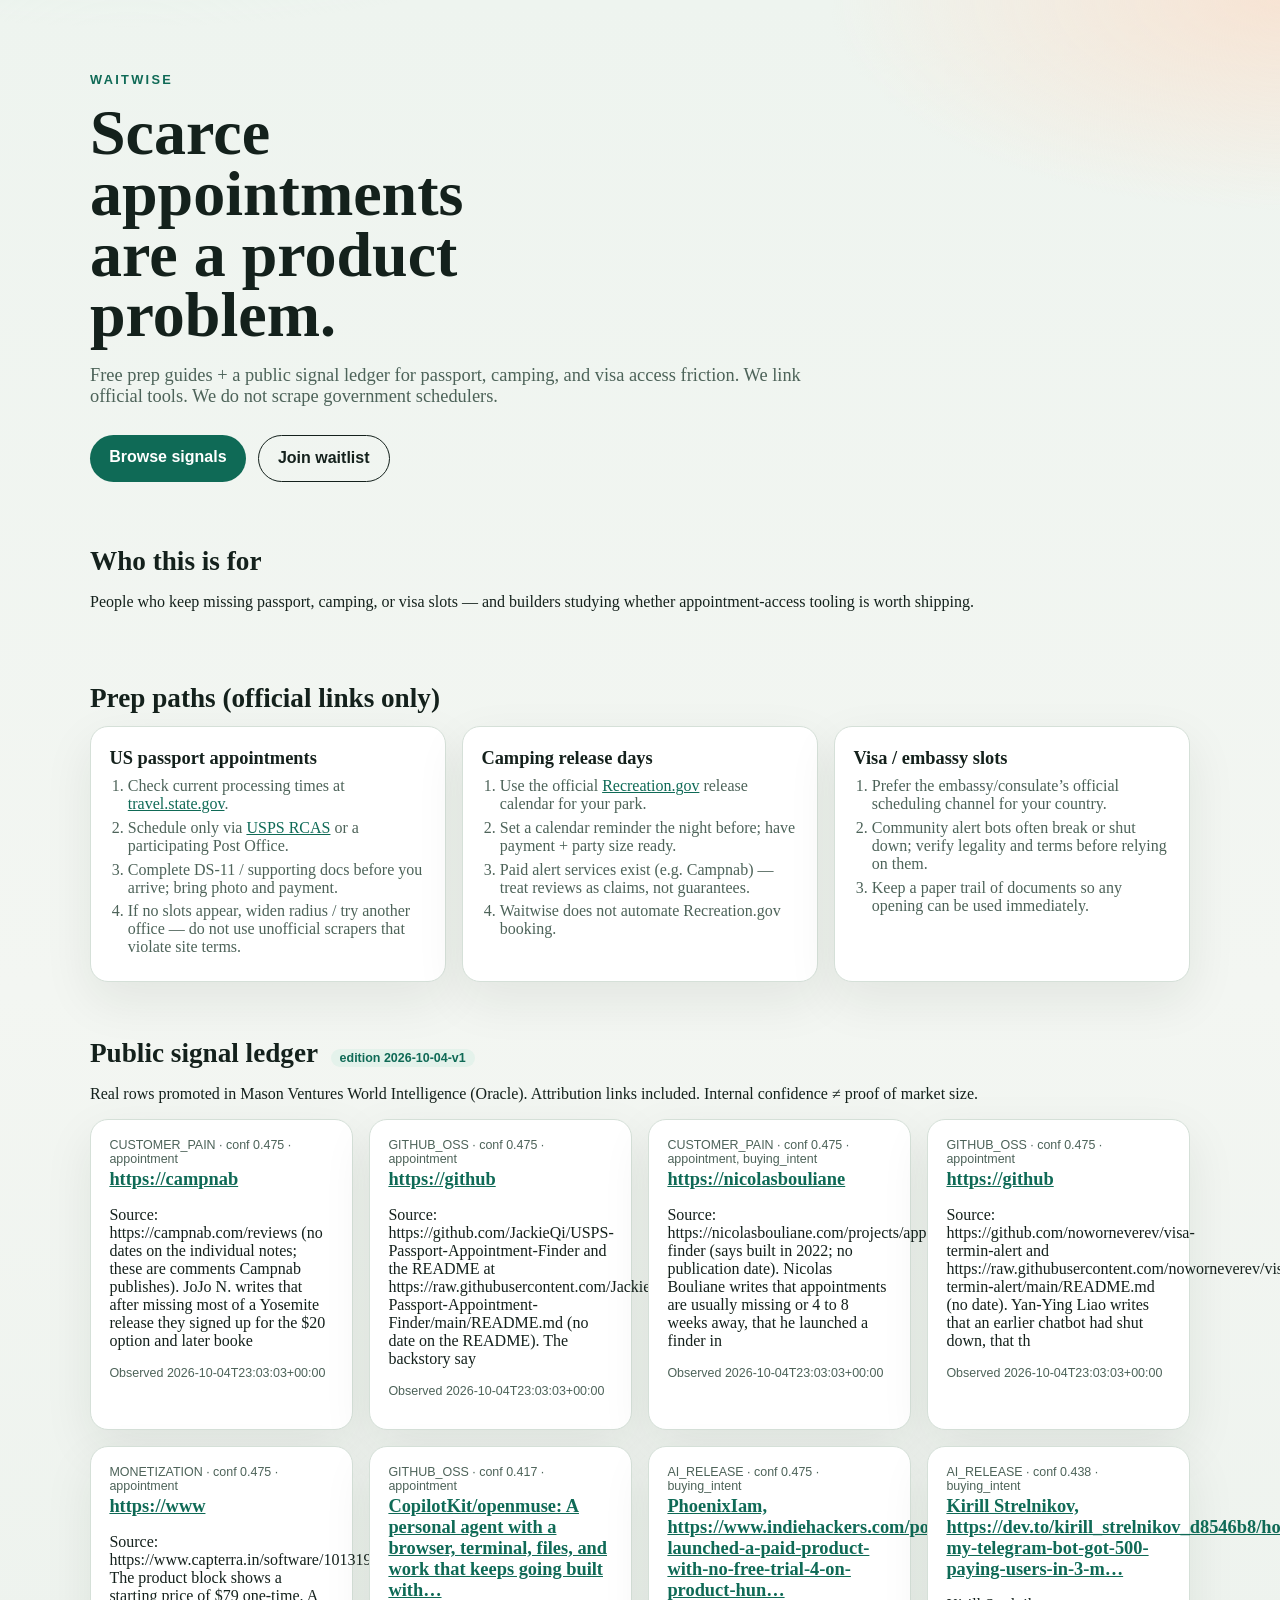
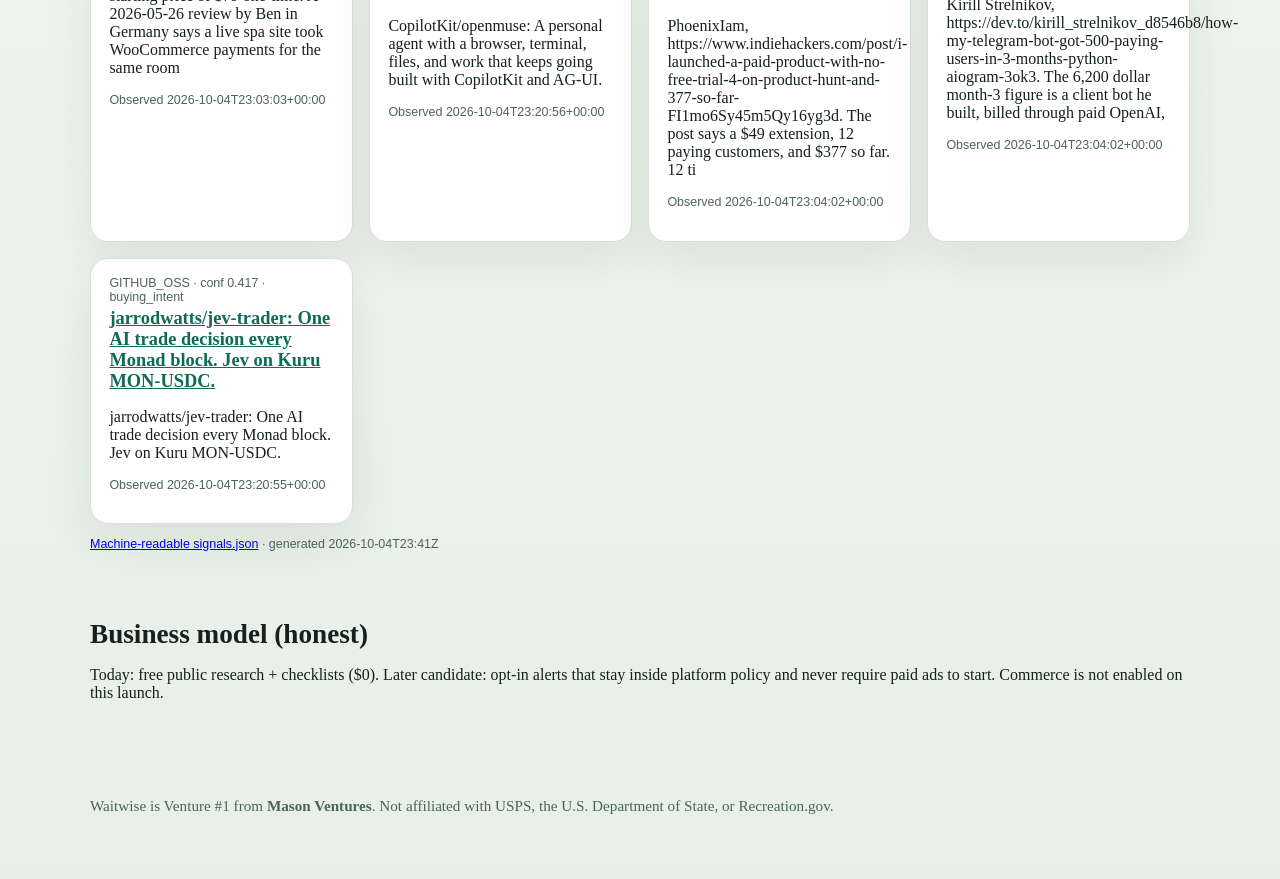
==== docs/index.html @ 5b92182c "Launch Waitwise Venture #1: appointment-access guides and public signal ledger." ====
<!doctype html>
<html lang="en">
<head>
  <meta charset="utf-8" />
  <meta name="viewport" content="width=device-width, initial-scale=1" />
  <title>Waitwise — scarce appointment access, without the scrape</title>
  <meta name="description" content="Free public guides and a demand-signal ledger for passport, camping, and visa appointment friction. Official links only. Built by Mason Ventures." />
  <link rel="stylesheet" href="styles.css" />
</head>
<body>
  <header class="hero">
    <p class="brand">Waitwise</p>
    <h1>Scarce appointments are a product problem.</h1>
    <p class="lede">Free prep guides + a public signal ledger for passport, camping, and visa access friction. We link official tools. We do not scrape government schedulers.</p>
    <div class="cta">
      <a class="primary" href="#signals">Browse signals</a>
      <a class="secondary" href="https://github.com/masondaxton/waitwise/issues/new?labels=waitlist&title=Waitlist%3A%20alert%20me%20when%20legitimate%20alerts%20ship">Join waitlist</a>
    </div>
  </header>

  <main>
    <section>
      <h2>Who this is for</h2>
      <p>People who keep missing passport, camping, or visa slots — and builders studying whether appointment-access tooling is worth shipping.</p>
    </section>

    <section>
      <h2>Prep paths (official links only)</h2>
      <div class="grid">
        <article class="card">
          <h3>US passport appointments</h3>
          <ol>
            <li>Check current processing times at <a href="https://travel.state.gov/en/passports/apply/help/processing-time.html">travel.state.gov</a>.</li>
            <li>Schedule only via <a href="https://tools.usps.com/rcas.htm">USPS RCAS</a> or a participating Post Office.</li>
            <li>Complete DS-11 / supporting docs before you arrive; bring photo and payment.</li>
            <li>If no slots appear, widen radius / try another office — do not use unofficial scrapers that violate site terms.</li>
          </ol>
        </article>
        <article class="card">
          <h3>Camping release days</h3>
          <ol>
            <li>Use the official <a href="https://www.recreation.gov/">Recreation.gov</a> release calendar for your park.</li>
            <li>Set a calendar reminder the night before; have payment + party size ready.</li>
            <li>Paid alert services exist (e.g. Campnab) — treat reviews as claims, not guarantees.</li>
            <li>Waitwise does not automate Recreation.gov booking.</li>
          </ol>
        </article>
        <article class="card">
          <h3>Visa / embassy slots</h3>
          <ol>
            <li>Prefer the embassy/consulate’s official scheduling channel for your country.</li>
            <li>Community alert bots often break or shut down; verify legality and terms before relying on them.</li>
            <li>Keep a paper trail of documents so any opening can be used immediately.</li>
          </ol>
        </article>
      </div>
    </section>

    <section id="signals">
      <h2>Public signal ledger <span class="pill">edition 2026-10-04-v1</span></h2>
      <p>Real rows promoted in Mason Ventures World Intelligence (Oracle). Attribution links included. Internal confidence ≠ proof of market size.</p>
      <div class="grid">
        
<article class="card">
  <div class="meta">CUSTOMER_PAIN · conf 0.475 · appointment</div>
  <h3><a href="https://campnab.com/reviews" rel="noopener noreferrer">https://campnab</a></h3>
  <p>Source: https://campnab.com/reviews (no dates on the individual notes; these are comments Campnab publishes). JoJo N. writes that after missing most of a Yosemite release they signed up for the $20 option and later booke</p>
  <p class="obs">Observed 2026-10-04T23:03:03+00:00</p>
</article>
<article class="card">
  <div class="meta">GITHUB_OSS · conf 0.475 · appointment</div>
  <h3><a href="https://github.com/JackieQi/USPS-Passport-Appointment-Finder" rel="noopener noreferrer">https://github</a></h3>
  <p>Source: https://github.com/JackieQi/USPS-Passport-Appointment-Finder and the README at https://raw.githubusercontent.com/JackieQi/USPS-Passport-Appointment-Finder/main/README.md (no date on the README). The backstory say</p>
  <p class="obs">Observed 2026-10-04T23:03:03+00:00</p>
</article>
<article class="card">
  <div class="meta">CUSTOMER_PAIN · conf 0.475 · appointment, buying_intent</div>
  <h3><a href="https://nicolasbouliane.com/projects/appointment-finder" rel="noopener noreferrer">https://nicolasbouliane</a></h3>
  <p>Source: https://nicolasbouliane.com/projects/appointment-finder (says built in 2022; no publication date). Nicolas Bouliane writes that appointments are usually missing or 4 to 8 weeks away, that he launched a finder in </p>
  <p class="obs">Observed 2026-10-04T23:03:03+00:00</p>
</article>
<article class="card">
  <div class="meta">GITHUB_OSS · conf 0.475 · appointment</div>
  <h3><a href="https://github.com/noworneverev/visa-termin-alert" rel="noopener noreferrer">https://github</a></h3>
  <p>Source: https://github.com/noworneverev/visa-termin-alert and https://raw.githubusercontent.com/noworneverev/visa-termin-alert/main/README.md (no date). Yan-Ying Liao writes that an earlier chatbot had shut down, that th</p>
  <p class="obs">Observed 2026-10-04T23:03:03+00:00</p>
</article>
<article class="card">
  <div class="meta">MONETIZATION · conf 0.475 · appointment</div>
  <h3><a href="https://www.capterra.in/software/1013191/booknetic" rel="noopener noreferrer">https://www</a></h3>
  <p>Source: https://www.capterra.in/software/1013191/booknetic. The product block shows a starting price of $79 one-time. A 2026-05-26 review by Ben in Germany says a live spa site took WooCommerce payments for the same room</p>
  <p class="obs">Observed 2026-10-04T23:03:03+00:00</p>
</article>
<article class="card">
  <div class="meta">GITHUB_OSS · conf 0.417 · appointment</div>
  <h3><a href="https://github.com/CopilotKit/openmuse" rel="noopener noreferrer">CopilotKit/openmuse: A personal agent with a browser, terminal, files, and work that keeps going built with…</a></h3>
  <p>CopilotKit/openmuse: A personal agent with a browser, terminal, files, and work that keeps going built with CopilotKit and AG-UI.</p>
  <p class="obs">Observed 2026-10-04T23:20:56+00:00</p>
</article>
<article class="card">
  <div class="meta">AI_RELEASE · conf 0.475 · buying_intent</div>
  <h3><a href="https://www.indiehackers.com/post/i-launched-a-paid-product-with-no-free-trial-4-on-product-hunt-and-377-so-far-FI1mo6Sy45m5Qy16yg3d" rel="noopener noreferrer">PhoenixIam, https://www.indiehackers.com/post/i-launched-a-paid-product-with-no-free-trial-4-on-product-hun…</a></h3>
  <p>PhoenixIam, https://www.indiehackers.com/post/i-launched-a-paid-product-with-no-free-trial-4-on-product-hunt-and-377-so-far-FI1mo6Sy45m5Qy16yg3d. The post says a $49 extension, 12 paying customers, and $377 so far. 12 ti</p>
  <p class="obs">Observed 2026-10-04T23:04:02+00:00</p>
</article>
<article class="card">
  <div class="meta">AI_RELEASE · conf 0.438 · buying_intent</div>
  <h3><a href="https://dev.to/kirill_strelnikov_d8546b8/how-my-telegram-bot-got-500-paying-users-in-3-months-python-aiogram-3ok3" rel="noopener noreferrer">Kirill Strelnikov, https://dev.to/kirill_strelnikov_d8546b8/how-my-telegram-bot-got-500-paying-users-in-3-m…</a></h3>
  <p>Kirill Strelnikov, https://dev.to/kirill_strelnikov_d8546b8/how-my-telegram-bot-got-500-paying-users-in-3-months-python-aiogram-3ok3. The 6,200 dollar month-3 figure is a client bot he built, billed through paid OpenAI, </p>
  <p class="obs">Observed 2026-10-04T23:04:02+00:00</p>
</article>
<article class="card">
  <div class="meta">GITHUB_OSS · conf 0.417 · buying_intent</div>
  <h3><a href="https://github.com/jarrodwatts/jev-trader" rel="noopener noreferrer">jarrodwatts/jev-trader: One AI trade decision every Monad block. Jev on Kuru MON-USDC.</a></h3>
  <p>jarrodwatts/jev-trader: One AI trade decision every Monad block. Jev on Kuru MON-USDC.</p>
  <p class="obs">Observed 2026-10-04T23:20:55+00:00</p>
</article>
      </div>
      <p class="obs"><a href="signals.json">Machine-readable signals.json</a> · generated 2026-10-04T23:41Z</p>
    </section>

    <section>
      <h2>Business model (honest)</h2>
      <p>Today: free public research + checklists ($0). Later candidate: opt-in alerts that stay inside platform policy and never require paid ads to start. Commerce is not enabled on this launch.</p>
    </section>
  </main>

  <footer>
    <p>Waitwise is Venture #1 from <strong>Mason Ventures</strong>. Not affiliated with USPS, the U.S. Department of State, or Recreation.gov.</p>
  </footer>
</body>
</html>
---- docs/styles.css ----
:root {
  --ink: #14211c;
  --muted: #4d6359;
  --paper: #f3f6f2;
  --panel: #ffffff;
  --accent: #0f6a56;
  --accent-2: #c45c26;
  --line: #d5e0d8;
  --shadow: 0 18px 50px rgba(20, 33, 28, 0.08);
  font-family: "Iowan Old Style", "Palatino Linotype", Palatino, "Book Antiqua", Georgia, serif;
}
* { box-sizing: border-box; }
body {
  margin: 0;
  color: var(--ink);
  background:
    radial-gradient(1200px 500px at 10% -10%, #dceee6 0%, transparent 55%),
    radial-gradient(900px 420px at 100% 0%, #f7e4d4 0%, transparent 50%),
    linear-gradient(180deg, #eef4ef 0%, var(--paper) 40%, #e7efe9 100%);
}
.hero, main, footer { width: min(1100px, calc(100% - 2rem)); margin: 0 auto; }
.hero { padding: 4.5rem 0 2.5rem; }
.brand {
  font-family: "Segoe UI", "Helvetica Neue", sans-serif;
  letter-spacing: 0.18em;
  text-transform: uppercase;
  font-size: 0.8rem;
  color: var(--accent);
  margin: 0 0 1rem;
  font-weight: 700;
}
h1 {
  font-size: clamp(2.4rem, 5vw, 4.2rem);
  line-height: 0.95;
  margin: 0 0 1rem;
  max-width: 12ch;
}
.lede { font-size: 1.15rem; color: var(--muted); max-width: 46rem; }
.cta { display: flex; flex-wrap: wrap; gap: 0.75rem; margin-top: 1.75rem; }
.cta a {
  font-family: "Segoe UI", "Helvetica Neue", sans-serif;
  text-decoration: none;
  padding: 0.85rem 1.2rem;
  border-radius: 999px;
  font-weight: 650;
}
.primary { background: var(--accent); color: white; }
.secondary { background: transparent; color: var(--ink); border: 1px solid var(--ink); }
section { padding: 1.5rem 0 2rem; }
h2 { font-size: 1.7rem; margin: 0 0 0.75rem; }
.grid {
  display: grid;
  grid-template-columns: repeat(auto-fit, minmax(260px, 1fr));
  gap: 1rem;
}
.card {
  background: var(--panel);
  border: 1px solid var(--line);
  border-radius: 18px;
  padding: 1.1rem 1.15rem 1.2rem;
  box-shadow: var(--shadow);
}
.card h3 { margin: 0.2rem 0 0.55rem; font-size: 1.15rem; }
.card a { color: var(--accent); }
.meta, .obs, .pill {
  font-family: "Segoe UI", "Helvetica Neue", sans-serif;
  font-size: 0.78rem;
  color: var(--muted);
}
.pill {
  display: inline-block;
  margin-left: 0.4rem;
  padding: 0.15rem 0.55rem;
  border-radius: 999px;
  background: #e4f2eb;
  color: var(--accent);
}
ol { margin: 0; padding-left: 1.15rem; color: var(--muted); }
li { margin: 0.35rem 0; }
footer { padding: 2rem 0 3rem; color: var(--muted); font-size: 0.95rem; }
@media (max-width: 640px) {
  h1 { max-width: none; }
}
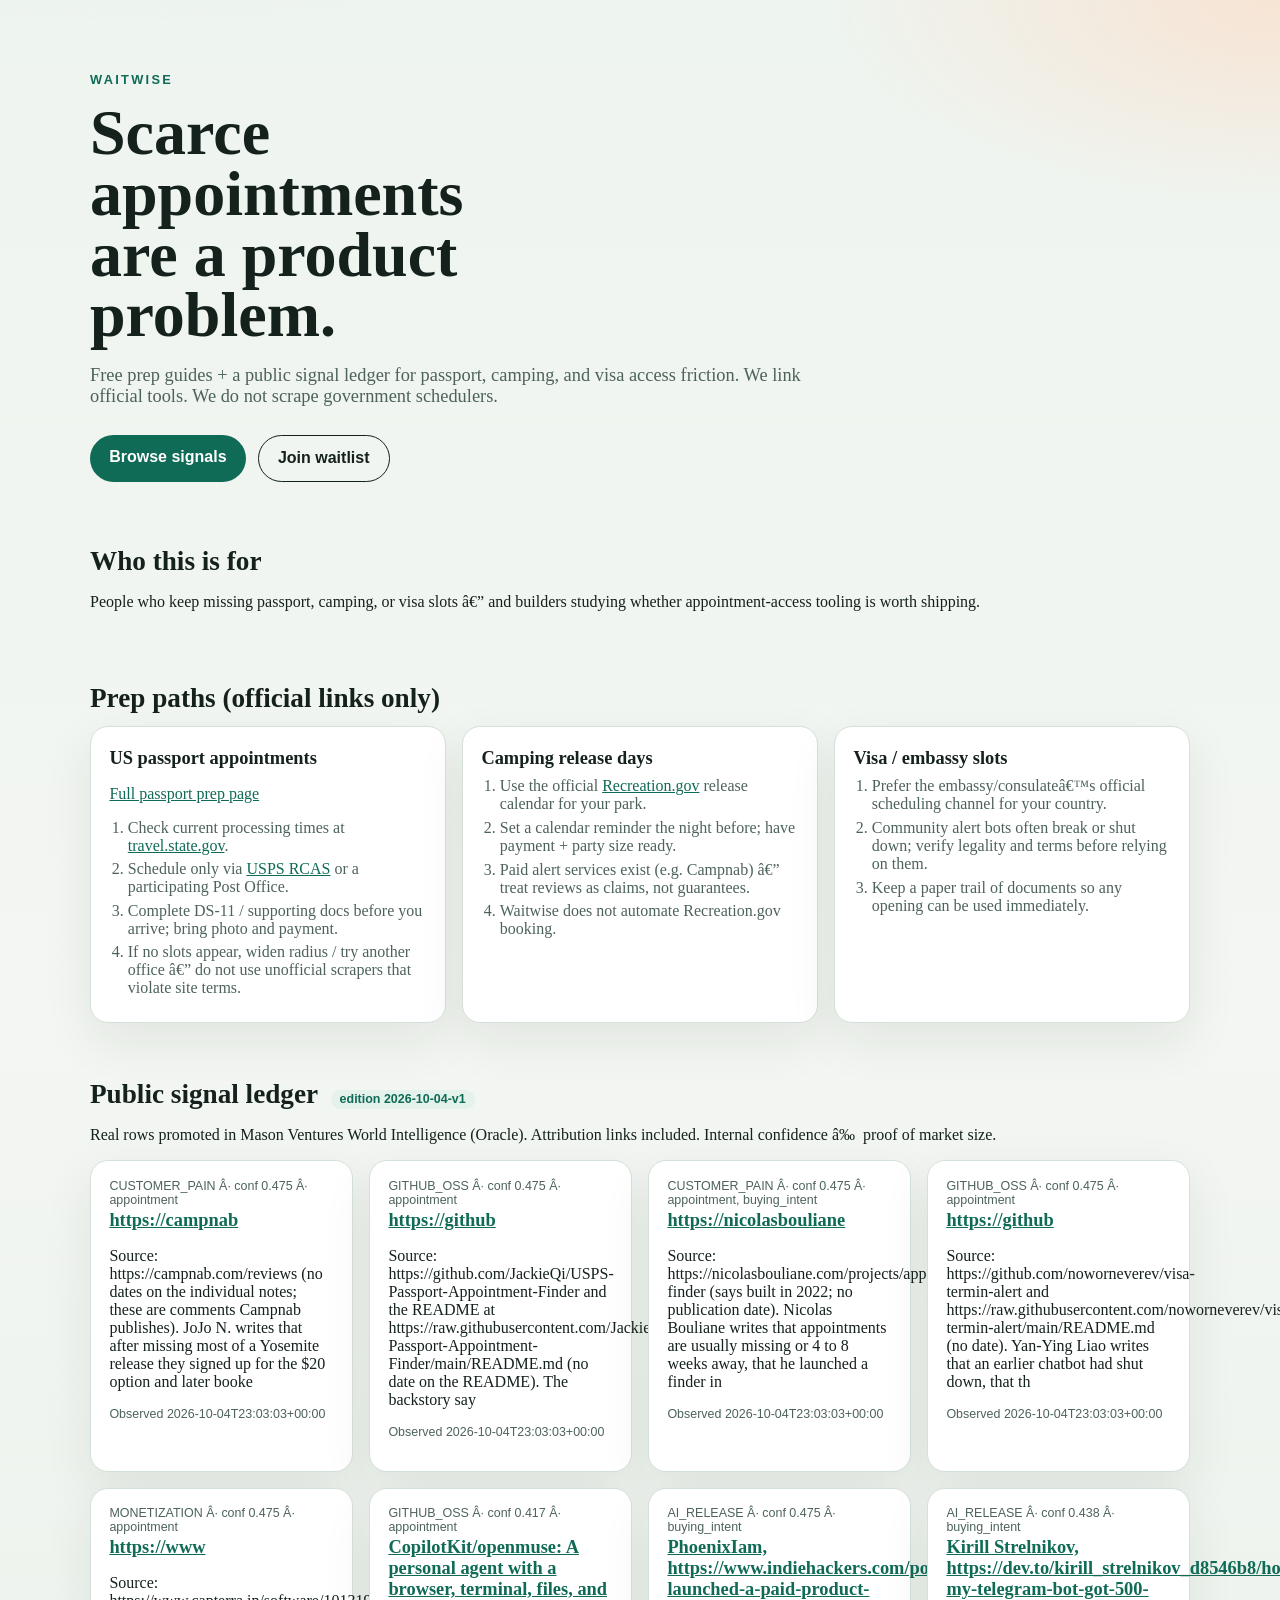
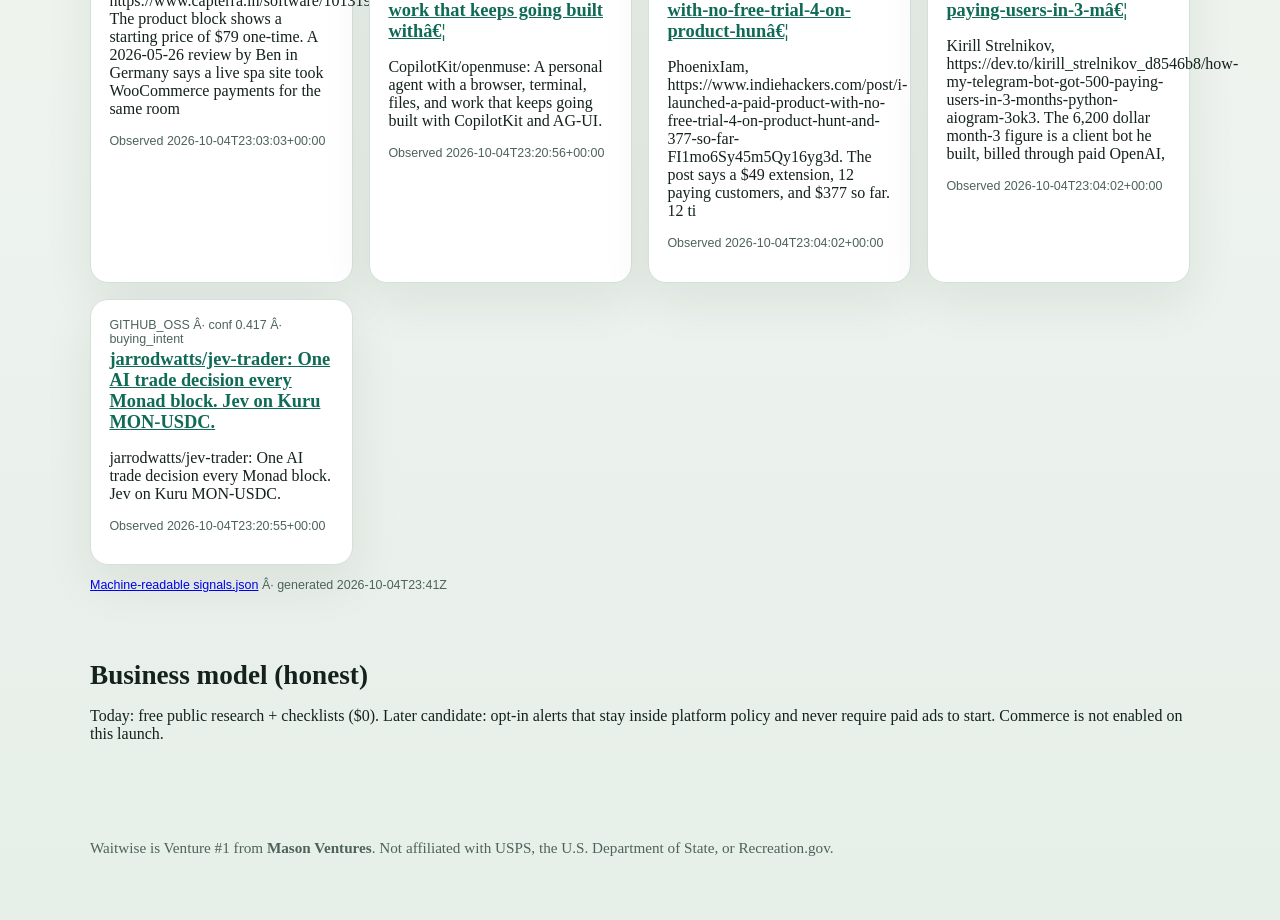
==== commit cfe76c18: "Add passport prep page and v0.1 prep pack for organic  experiment." ====
--- a/docs/index.html
+++ b/docs/index.html
@@ -1,9 +1,9 @@
-<!doctype html>
+﻿<!doctype html>
 <html lang="en">
 <head>
   <meta charset="utf-8" />
   <meta name="viewport" content="width=device-width, initial-scale=1" />
-  <title>Waitwise — scarce appointment access, without the scrape</title>
+  <title>Waitwise â€” scarce appointment access, without the scrape</title>
   <meta name="description" content="Free public guides and a demand-signal ledger for passport, camping, and visa appointment friction. Official links only. Built by Mason Ventures." />
   <link rel="stylesheet" href="styles.css" />
 </head>
@@ -21,7 +21,7 @@
   <main>
     <section>
       <h2>Who this is for</h2>
-      <p>People who keep missing passport, camping, or visa slots — and builders studying whether appointment-access tooling is worth shipping.</p>
+      <p>People who keep missing passport, camping, or visa slots â€” and builders studying whether appointment-access tooling is worth shipping.</p>
     </section>
 
     <section>
@@ -29,11 +29,12 @@
       <div class="grid">
         <article class="card">
           <h3>US passport appointments</h3>
+          <p><a href="passport-appointment-prep.html">Full passport prep page</a></p>
           <ol>
             <li>Check current processing times at <a href="https://travel.state.gov/en/passports/apply/help/processing-time.html">travel.state.gov</a>.</li>
             <li>Schedule only via <a href="https://tools.usps.com/rcas.htm">USPS RCAS</a> or a participating Post Office.</li>
             <li>Complete DS-11 / supporting docs before you arrive; bring photo and payment.</li>
-            <li>If no slots appear, widen radius / try another office — do not use unofficial scrapers that violate site terms.</li>
+            <li>If no slots appear, widen radius / try another office â€” do not use unofficial scrapers that violate site terms.</li>
           </ol>
         </article>
         <article class="card">
@@ -41,14 +42,14 @@
           <ol>
             <li>Use the official <a href="https://www.recreation.gov/">Recreation.gov</a> release calendar for your park.</li>
             <li>Set a calendar reminder the night before; have payment + party size ready.</li>
-            <li>Paid alert services exist (e.g. Campnab) — treat reviews as claims, not guarantees.</li>
+            <li>Paid alert services exist (e.g. Campnab) â€” treat reviews as claims, not guarantees.</li>
             <li>Waitwise does not automate Recreation.gov booking.</li>
           </ol>
         </article>
         <article class="card">
           <h3>Visa / embassy slots</h3>
           <ol>
-            <li>Prefer the embassy/consulate’s official scheduling channel for your country.</li>
+            <li>Prefer the embassy/consulateâ€™s official scheduling channel for your country.</li>
             <li>Community alert bots often break or shut down; verify legality and terms before relying on them.</li>
             <li>Keep a paper trail of documents so any opening can be used immediately.</li>
           </ol>
@@ -58,65 +59,65 @@
 
     <section id="signals">
       <h2>Public signal ledger <span class="pill">edition 2026-10-04-v1</span></h2>
-      <p>Real rows promoted in Mason Ventures World Intelligence (Oracle). Attribution links included. Internal confidence ≠ proof of market size.</p>
+      <p>Real rows promoted in Mason Ventures World Intelligence (Oracle). Attribution links included. Internal confidence â‰  proof of market size.</p>
       <div class="grid">
         
 <article class="card">
-  <div class="meta">CUSTOMER_PAIN · conf 0.475 · appointment</div>
+  <div class="meta">CUSTOMER_PAIN Â· conf 0.475 Â· appointment</div>
   <h3><a href="https://campnab.com/reviews" rel="noopener noreferrer">https://campnab</a></h3>
   <p>Source: https://campnab.com/reviews (no dates on the individual notes; these are comments Campnab publishes). JoJo N. writes that after missing most of a Yosemite release they signed up for the $20 option and later booke</p>
   <p class="obs">Observed 2026-10-04T23:03:03+00:00</p>
 </article>
 <article class="card">
-  <div class="meta">GITHUB_OSS · conf 0.475 · appointment</div>
+  <div class="meta">GITHUB_OSS Â· conf 0.475 Â· appointment</div>
   <h3><a href="https://github.com/JackieQi/USPS-Passport-Appointment-Finder" rel="noopener noreferrer">https://github</a></h3>
   <p>Source: https://github.com/JackieQi/USPS-Passport-Appointment-Finder and the README at https://raw.githubusercontent.com/JackieQi/USPS-Passport-Appointment-Finder/main/README.md (no date on the README). The backstory say</p>
   <p class="obs">Observed 2026-10-04T23:03:03+00:00</p>
 </article>
 <article class="card">
-  <div class="meta">CUSTOMER_PAIN · conf 0.475 · appointment, buying_intent</div>
+  <div class="meta">CUSTOMER_PAIN Â· conf 0.475 Â· appointment, buying_intent</div>
   <h3><a href="https://nicolasbouliane.com/projects/appointment-finder" rel="noopener noreferrer">https://nicolasbouliane</a></h3>
   <p>Source: https://nicolasbouliane.com/projects/appointment-finder (says built in 2022; no publication date). Nicolas Bouliane writes that appointments are usually missing or 4 to 8 weeks away, that he launched a finder in </p>
   <p class="obs">Observed 2026-10-04T23:03:03+00:00</p>
 </article>
 <article class="card">
-  <div class="meta">GITHUB_OSS · conf 0.475 · appointment</div>
+  <div class="meta">GITHUB_OSS Â· conf 0.475 Â· appointment</div>
   <h3><a href="https://github.com/noworneverev/visa-termin-alert" rel="noopener noreferrer">https://github</a></h3>
   <p>Source: https://github.com/noworneverev/visa-termin-alert and https://raw.githubusercontent.com/noworneverev/visa-termin-alert/main/README.md (no date). Yan-Ying Liao writes that an earlier chatbot had shut down, that th</p>
   <p class="obs">Observed 2026-10-04T23:03:03+00:00</p>
 </article>
 <article class="card">
-  <div class="meta">MONETIZATION · conf 0.475 · appointment</div>
+  <div class="meta">MONETIZATION Â· conf 0.475 Â· appointment</div>
   <h3><a href="https://www.capterra.in/software/1013191/booknetic" rel="noopener noreferrer">https://www</a></h3>
   <p>Source: https://www.capterra.in/software/1013191/booknetic. The product block shows a starting price of $79 one-time. A 2026-05-26 review by Ben in Germany says a live spa site took WooCommerce payments for the same room</p>
   <p class="obs">Observed 2026-10-04T23:03:03+00:00</p>
 </article>
 <article class="card">
-  <div class="meta">GITHUB_OSS · conf 0.417 · appointment</div>
-  <h3><a href="https://github.com/CopilotKit/openmuse" rel="noopener noreferrer">CopilotKit/openmuse: A personal agent with a browser, terminal, files, and work that keeps going built with…</a></h3>
+  <div class="meta">GITHUB_OSS Â· conf 0.417 Â· appointment</div>
+  <h3><a href="https://github.com/CopilotKit/openmuse" rel="noopener noreferrer">CopilotKit/openmuse: A personal agent with a browser, terminal, files, and work that keeps going built withâ€¦</a></h3>
   <p>CopilotKit/openmuse: A personal agent with a browser, terminal, files, and work that keeps going built with CopilotKit and AG-UI.</p>
   <p class="obs">Observed 2026-10-04T23:20:56+00:00</p>
 </article>
 <article class="card">
-  <div class="meta">AI_RELEASE · conf 0.475 · buying_intent</div>
-  <h3><a href="https://www.indiehackers.com/post/i-launched-a-paid-product-with-no-free-trial-4-on-product-hunt-and-377-so-far-FI1mo6Sy45m5Qy16yg3d" rel="noopener noreferrer">PhoenixIam, https://www.indiehackers.com/post/i-launched-a-paid-product-with-no-free-trial-4-on-product-hun…</a></h3>
+  <div class="meta">AI_RELEASE Â· conf 0.475 Â· buying_intent</div>
+  <h3><a href="https://www.indiehackers.com/post/i-launched-a-paid-product-with-no-free-trial-4-on-product-hunt-and-377-so-far-FI1mo6Sy45m5Qy16yg3d" rel="noopener noreferrer">PhoenixIam, https://www.indiehackers.com/post/i-launched-a-paid-product-with-no-free-trial-4-on-product-hunâ€¦</a></h3>
   <p>PhoenixIam, https://www.indiehackers.com/post/i-launched-a-paid-product-with-no-free-trial-4-on-product-hunt-and-377-so-far-FI1mo6Sy45m5Qy16yg3d. The post says a $49 extension, 12 paying customers, and $377 so far. 12 ti</p>
   <p class="obs">Observed 2026-10-04T23:04:02+00:00</p>
 </article>
 <article class="card">
-  <div class="meta">AI_RELEASE · conf 0.438 · buying_intent</div>
-  <h3><a href="https://dev.to/kirill_strelnikov_d8546b8/how-my-telegram-bot-got-500-paying-users-in-3-months-python-aiogram-3ok3" rel="noopener noreferrer">Kirill Strelnikov, https://dev.to/kirill_strelnikov_d8546b8/how-my-telegram-bot-got-500-paying-users-in-3-m…</a></h3>
+  <div class="meta">AI_RELEASE Â· conf 0.438 Â· buying_intent</div>
+  <h3><a href="https://dev.to/kirill_strelnikov_d8546b8/how-my-telegram-bot-got-500-paying-users-in-3-months-python-aiogram-3ok3" rel="noopener noreferrer">Kirill Strelnikov, https://dev.to/kirill_strelnikov_d8546b8/how-my-telegram-bot-got-500-paying-users-in-3-mâ€¦</a></h3>
   <p>Kirill Strelnikov, https://dev.to/kirill_strelnikov_d8546b8/how-my-telegram-bot-got-500-paying-users-in-3-months-python-aiogram-3ok3. The 6,200 dollar month-3 figure is a client bot he built, billed through paid OpenAI, </p>
   <p class="obs">Observed 2026-10-04T23:04:02+00:00</p>
 </article>
 <article class="card">
-  <div class="meta">GITHUB_OSS · conf 0.417 · buying_intent</div>
+  <div class="meta">GITHUB_OSS Â· conf 0.417 Â· buying_intent</div>
   <h3><a href="https://github.com/jarrodwatts/jev-trader" rel="noopener noreferrer">jarrodwatts/jev-trader: One AI trade decision every Monad block. Jev on Kuru MON-USDC.</a></h3>
   <p>jarrodwatts/jev-trader: One AI trade decision every Monad block. Jev on Kuru MON-USDC.</p>
   <p class="obs">Observed 2026-10-04T23:20:55+00:00</p>
 </article>
       </div>
-      <p class="obs"><a href="signals.json">Machine-readable signals.json</a> · generated 2026-10-04T23:41Z</p>
+      <p class="obs"><a href="signals.json">Machine-readable signals.json</a> Â· generated 2026-10-04T23:41Z</p>
     </section>
 
     <section>
@@ -130,3 +131,4 @@
   </footer>
 </body>
 </html>
+
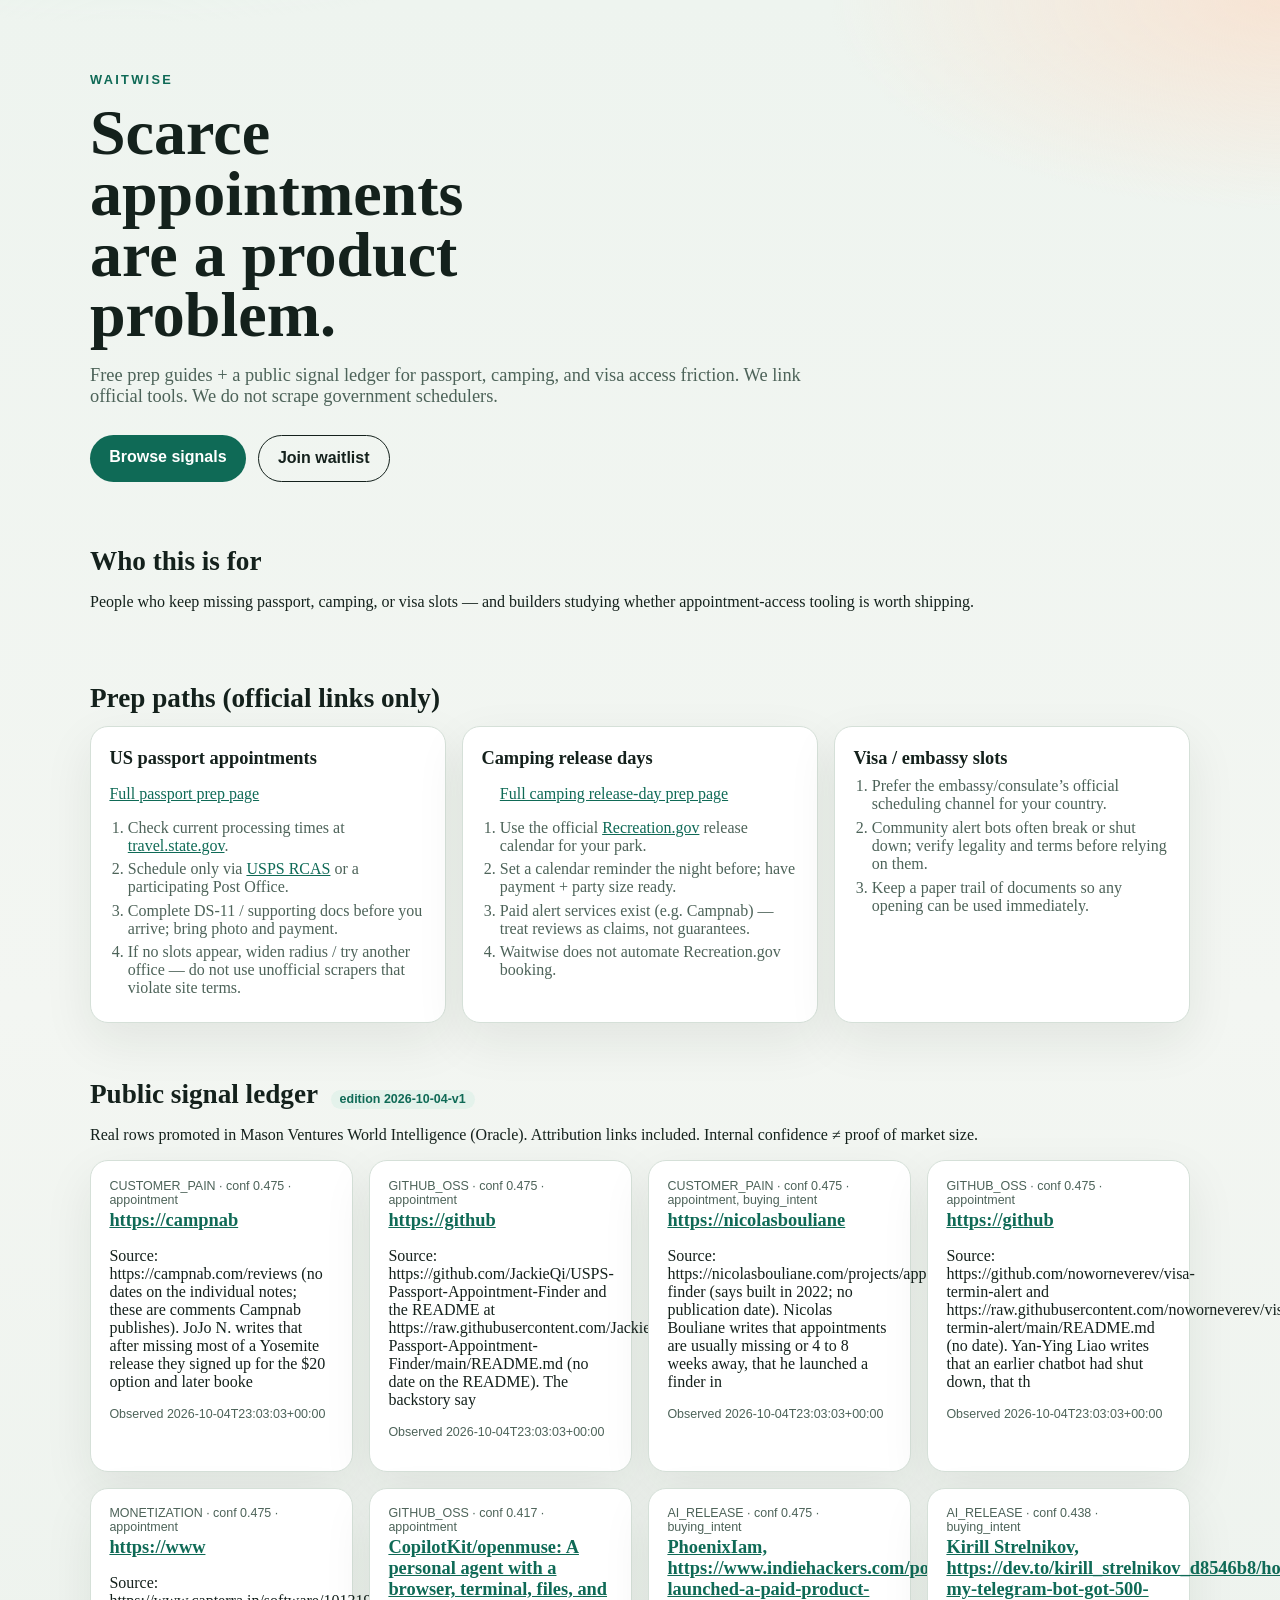
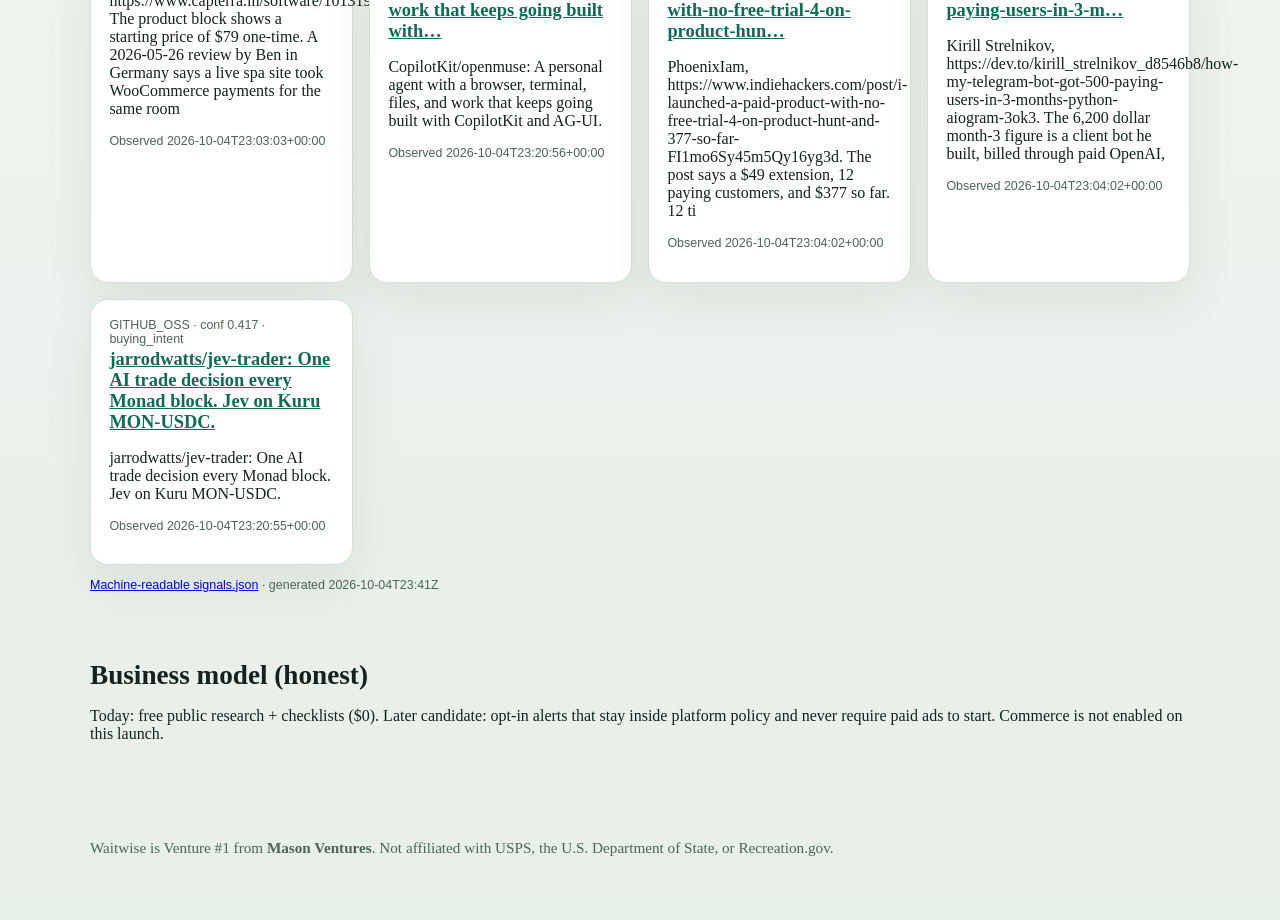
==== commit d217ff99: "Add camping release-day prep page for organic distribution test Co-authored-by: Cursor <cursoragent@" ====
--- a/docs/index.html
+++ b/docs/index.html
@@ -1,9 +1,9 @@
-﻿<!doctype html>
+<!doctype html>
 <html lang="en">
 <head>
   <meta charset="utf-8" />
   <meta name="viewport" content="width=device-width, initial-scale=1" />
-  <title>Waitwise â€” scarce appointment access, without the scrape</title>
+  <title>Waitwise — scarce appointment access, without the scrape</title>
   <meta name="description" content="Free public guides and a demand-signal ledger for passport, camping, and visa appointment friction. Official links only. Built by Mason Ventures." />
   <link rel="stylesheet" href="styles.css" />
 </head>
@@ -21,7 +21,7 @@
   <main>
     <section>
       <h2>Who this is for</h2>
-      <p>People who keep missing passport, camping, or visa slots â€” and builders studying whether appointment-access tooling is worth shipping.</p>
+      <p>People who keep missing passport, camping, or visa slots — and builders studying whether appointment-access tooling is worth shipping.</p>
     </section>
 
     <section>
@@ -34,22 +34,23 @@
             <li>Check current processing times at <a href="https://travel.state.gov/en/passports/apply/help/processing-time.html">travel.state.gov</a>.</li>
             <li>Schedule only via <a href="https://tools.usps.com/rcas.htm">USPS RCAS</a> or a participating Post Office.</li>
             <li>Complete DS-11 / supporting docs before you arrive; bring photo and payment.</li>
-            <li>If no slots appear, widen radius / try another office â€” do not use unofficial scrapers that violate site terms.</li>
+            <li>If no slots appear, widen radius / try another office — do not use unofficial scrapers that violate site terms.</li>
           </ol>
         </article>
         <article class="card">
           <h3>Camping release days</h3>
           <ol>
+          <p><a href="camping-reservation-prep.html">Full camping release-day prep page</a></p>
             <li>Use the official <a href="https://www.recreation.gov/">Recreation.gov</a> release calendar for your park.</li>
             <li>Set a calendar reminder the night before; have payment + party size ready.</li>
-            <li>Paid alert services exist (e.g. Campnab) â€” treat reviews as claims, not guarantees.</li>
+            <li>Paid alert services exist (e.g. Campnab) — treat reviews as claims, not guarantees.</li>
             <li>Waitwise does not automate Recreation.gov booking.</li>
           </ol>
         </article>
         <article class="card">
           <h3>Visa / embassy slots</h3>
           <ol>
-            <li>Prefer the embassy/consulateâ€™s official scheduling channel for your country.</li>
+            <li>Prefer the embassy/consulate’s official scheduling channel for your country.</li>
             <li>Community alert bots often break or shut down; verify legality and terms before relying on them.</li>
             <li>Keep a paper trail of documents so any opening can be used immediately.</li>
           </ol>
@@ -59,65 +60,65 @@
 
     <section id="signals">
       <h2>Public signal ledger <span class="pill">edition 2026-10-04-v1</span></h2>
-      <p>Real rows promoted in Mason Ventures World Intelligence (Oracle). Attribution links included. Internal confidence â‰  proof of market size.</p>
+      <p>Real rows promoted in Mason Ventures World Intelligence (Oracle). Attribution links included. Internal confidence ≠ proof of market size.</p>
       <div class="grid">
         
 <article class="card">
-  <div class="meta">CUSTOMER_PAIN Â· conf 0.475 Â· appointment</div>
+  <div class="meta">CUSTOMER_PAIN · conf 0.475 · appointment</div>
   <h3><a href="https://campnab.com/reviews" rel="noopener noreferrer">https://campnab</a></h3>
   <p>Source: https://campnab.com/reviews (no dates on the individual notes; these are comments Campnab publishes). JoJo N. writes that after missing most of a Yosemite release they signed up for the $20 option and later booke</p>
   <p class="obs">Observed 2026-10-04T23:03:03+00:00</p>
 </article>
 <article class="card">
-  <div class="meta">GITHUB_OSS Â· conf 0.475 Â· appointment</div>
+  <div class="meta">GITHUB_OSS · conf 0.475 · appointment</div>
   <h3><a href="https://github.com/JackieQi/USPS-Passport-Appointment-Finder" rel="noopener noreferrer">https://github</a></h3>
   <p>Source: https://github.com/JackieQi/USPS-Passport-Appointment-Finder and the README at https://raw.githubusercontent.com/JackieQi/USPS-Passport-Appointment-Finder/main/README.md (no date on the README). The backstory say</p>
   <p class="obs">Observed 2026-10-04T23:03:03+00:00</p>
 </article>
 <article class="card">
-  <div class="meta">CUSTOMER_PAIN Â· conf 0.475 Â· appointment, buying_intent</div>
+  <div class="meta">CUSTOMER_PAIN · conf 0.475 · appointment, buying_intent</div>
   <h3><a href="https://nicolasbouliane.com/projects/appointment-finder" rel="noopener noreferrer">https://nicolasbouliane</a></h3>
   <p>Source: https://nicolasbouliane.com/projects/appointment-finder (says built in 2022; no publication date). Nicolas Bouliane writes that appointments are usually missing or 4 to 8 weeks away, that he launched a finder in </p>
   <p class="obs">Observed 2026-10-04T23:03:03+00:00</p>
 </article>
 <article class="card">
-  <div class="meta">GITHUB_OSS Â· conf 0.475 Â· appointment</div>
+  <div class="meta">GITHUB_OSS · conf 0.475 · appointment</div>
   <h3><a href="https://github.com/noworneverev/visa-termin-alert" rel="noopener noreferrer">https://github</a></h3>
   <p>Source: https://github.com/noworneverev/visa-termin-alert and https://raw.githubusercontent.com/noworneverev/visa-termin-alert/main/README.md (no date). Yan-Ying Liao writes that an earlier chatbot had shut down, that th</p>
   <p class="obs">Observed 2026-10-04T23:03:03+00:00</p>
 </article>
 <article class="card">
-  <div class="meta">MONETIZATION Â· conf 0.475 Â· appointment</div>
+  <div class="meta">MONETIZATION · conf 0.475 · appointment</div>
   <h3><a href="https://www.capterra.in/software/1013191/booknetic" rel="noopener noreferrer">https://www</a></h3>
   <p>Source: https://www.capterra.in/software/1013191/booknetic. The product block shows a starting price of $79 one-time. A 2026-05-26 review by Ben in Germany says a live spa site took WooCommerce payments for the same room</p>
   <p class="obs">Observed 2026-10-04T23:03:03+00:00</p>
 </article>
 <article class="card">
-  <div class="meta">GITHUB_OSS Â· conf 0.417 Â· appointment</div>
-  <h3><a href="https://github.com/CopilotKit/openmuse" rel="noopener noreferrer">CopilotKit/openmuse: A personal agent with a browser, terminal, files, and work that keeps going built withâ€¦</a></h3>
+  <div class="meta">GITHUB_OSS · conf 0.417 · appointment</div>
+  <h3><a href="https://github.com/CopilotKit/openmuse" rel="noopener noreferrer">CopilotKit/openmuse: A personal agent with a browser, terminal, files, and work that keeps going built with…</a></h3>
   <p>CopilotKit/openmuse: A personal agent with a browser, terminal, files, and work that keeps going built with CopilotKit and AG-UI.</p>
   <p class="obs">Observed 2026-10-04T23:20:56+00:00</p>
 </article>
 <article class="card">
-  <div class="meta">AI_RELEASE Â· conf 0.475 Â· buying_intent</div>
-  <h3><a href="https://www.indiehackers.com/post/i-launched-a-paid-product-with-no-free-trial-4-on-product-hunt-and-377-so-far-FI1mo6Sy45m5Qy16yg3d" rel="noopener noreferrer">PhoenixIam, https://www.indiehackers.com/post/i-launched-a-paid-product-with-no-free-trial-4-on-product-hunâ€¦</a></h3>
+  <div class="meta">AI_RELEASE · conf 0.475 · buying_intent</div>
+  <h3><a href="https://www.indiehackers.com/post/i-launched-a-paid-product-with-no-free-trial-4-on-product-hunt-and-377-so-far-FI1mo6Sy45m5Qy16yg3d" rel="noopener noreferrer">PhoenixIam, https://www.indiehackers.com/post/i-launched-a-paid-product-with-no-free-trial-4-on-product-hun…</a></h3>
   <p>PhoenixIam, https://www.indiehackers.com/post/i-launched-a-paid-product-with-no-free-trial-4-on-product-hunt-and-377-so-far-FI1mo6Sy45m5Qy16yg3d. The post says a $49 extension, 12 paying customers, and $377 so far. 12 ti</p>
   <p class="obs">Observed 2026-10-04T23:04:02+00:00</p>
 </article>
 <article class="card">
-  <div class="meta">AI_RELEASE Â· conf 0.438 Â· buying_intent</div>
-  <h3><a href="https://dev.to/kirill_strelnikov_d8546b8/how-my-telegram-bot-got-500-paying-users-in-3-months-python-aiogram-3ok3" rel="noopener noreferrer">Kirill Strelnikov, https://dev.to/kirill_strelnikov_d8546b8/how-my-telegram-bot-got-500-paying-users-in-3-mâ€¦</a></h3>
+  <div class="meta">AI_RELEASE · conf 0.438 · buying_intent</div>
+  <h3><a href="https://dev.to/kirill_strelnikov_d8546b8/how-my-telegram-bot-got-500-paying-users-in-3-months-python-aiogram-3ok3" rel="noopener noreferrer">Kirill Strelnikov, https://dev.to/kirill_strelnikov_d8546b8/how-my-telegram-bot-got-500-paying-users-in-3-m…</a></h3>
   <p>Kirill Strelnikov, https://dev.to/kirill_strelnikov_d8546b8/how-my-telegram-bot-got-500-paying-users-in-3-months-python-aiogram-3ok3. The 6,200 dollar month-3 figure is a client bot he built, billed through paid OpenAI, </p>
   <p class="obs">Observed 2026-10-04T23:04:02+00:00</p>
 </article>
 <article class="card">
-  <div class="meta">GITHUB_OSS Â· conf 0.417 Â· buying_intent</div>
+  <div class="meta">GITHUB_OSS · conf 0.417 · buying_intent</div>
   <h3><a href="https://github.com/jarrodwatts/jev-trader" rel="noopener noreferrer">jarrodwatts/jev-trader: One AI trade decision every Monad block. Jev on Kuru MON-USDC.</a></h3>
   <p>jarrodwatts/jev-trader: One AI trade decision every Monad block. Jev on Kuru MON-USDC.</p>
   <p class="obs">Observed 2026-10-04T23:20:55+00:00</p>
 </article>
       </div>
-      <p class="obs"><a href="signals.json">Machine-readable signals.json</a> Â· generated 2026-10-04T23:41Z</p>
+      <p class="obs"><a href="signals.json">Machine-readable signals.json</a> · generated 2026-10-04T23:41Z</p>
     </section>
 
     <section>
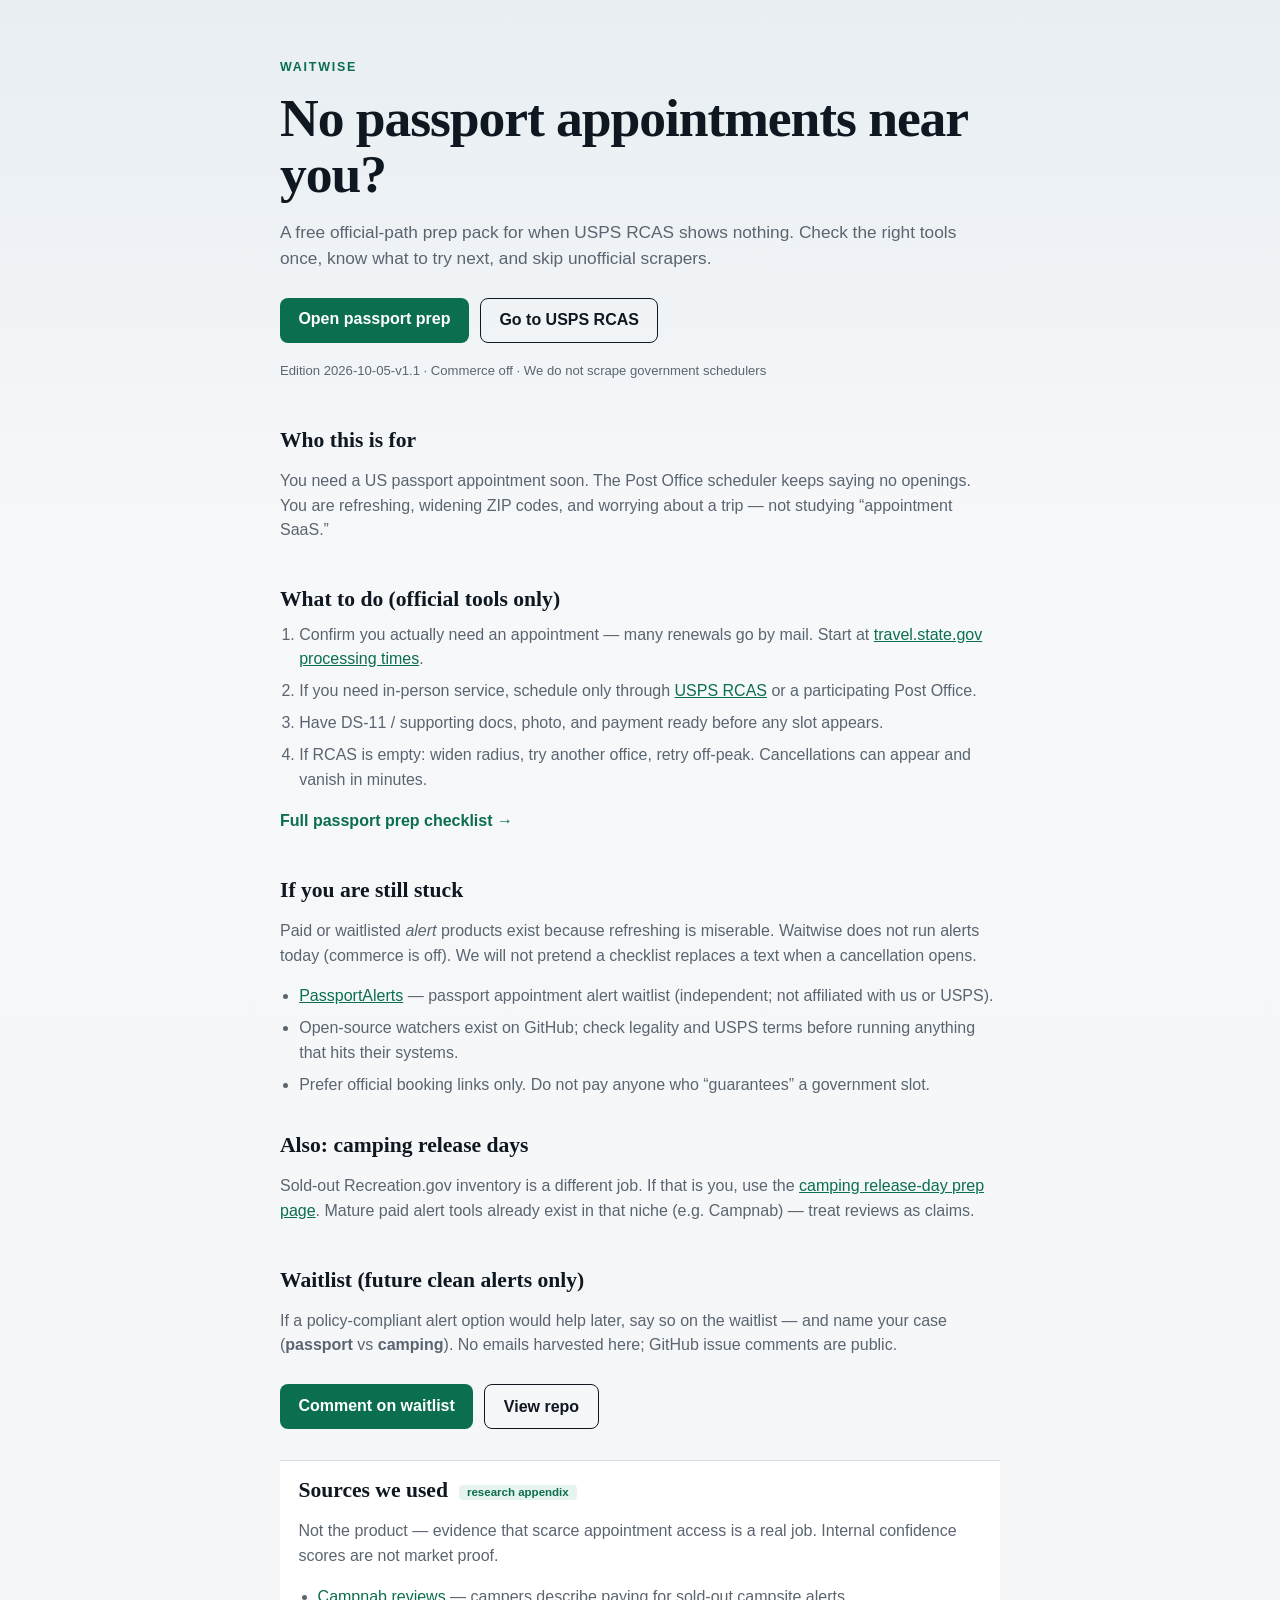
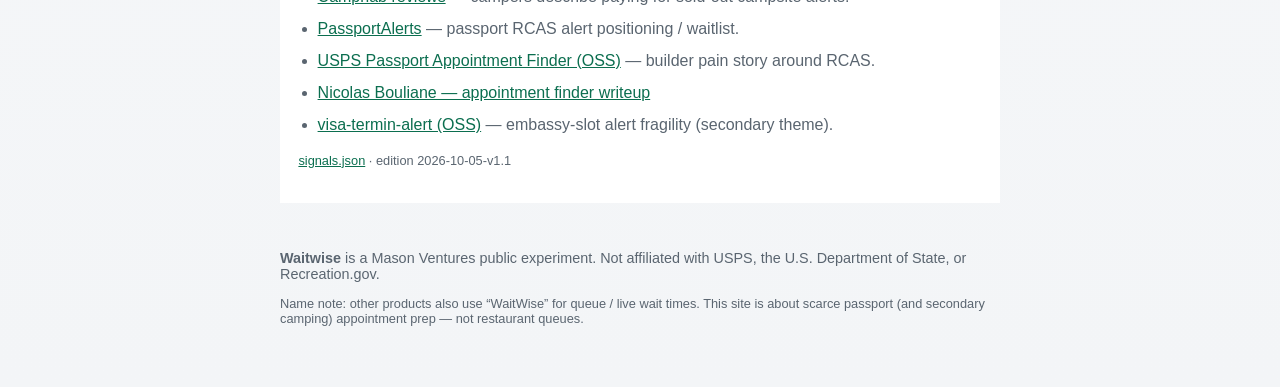
==== commit 1ac76d51: "Reposition Waitwise to passport-primary product edition v1.1. Closes research-site specimen: demote " ====
--- a/docs/index.html
+++ b/docs/index.html
@@ -1,135 +1,84 @@
-<!doctype html>
+﻿<!doctype html>
 <html lang="en">
 <head>
   <meta charset="utf-8" />
   <meta name="viewport" content="width=device-width, initial-scale=1" />
-  <title>Waitwise — scarce appointment access, without the scrape</title>
-  <meta name="description" content="Free public guides and a demand-signal ledger for passport, camping, and visa appointment friction. Official links only. Built by Mason Ventures." />
+  <title>Waitwise — US passport appointment prep (official path, no scrapers)</title>
+  <meta name="description" content="When USPS passport appointments show no availability: official prep checklist, what to do next, and an honest map of alert alternatives. No scrapers. Free." />
+  <meta name="robots" content="index,follow" />
+  <link rel="canonical" href="https://masondaxton.github.io/waitwise/" />
   <link rel="stylesheet" href="styles.css" />
 </head>
 <body>
   <header class="hero">
     <p class="brand">Waitwise</p>
-    <h1>Scarce appointments are a product problem.</h1>
-    <p class="lede">Free prep guides + a public signal ledger for passport, camping, and visa access friction. We link official tools. We do not scrape government schedulers.</p>
+    <h1>No passport appointments near you?</h1>
+    <p class="lede">A free official-path prep pack for when USPS RCAS shows nothing. Check the right tools once, know what to try next, and skip unofficial scrapers.</p>
     <div class="cta">
-      <a class="primary" href="#signals">Browse signals</a>
-      <a class="secondary" href="https://github.com/masondaxton/waitwise/issues/new?labels=waitlist&title=Waitlist%3A%20alert%20me%20when%20legitimate%20alerts%20ship">Join waitlist</a>
+      <a class="primary" href="passport-appointment-prep.html">Open passport prep</a>
+      <a class="secondary" href="https://tools.usps.com/rcas.htm" rel="noopener noreferrer">Go to USPS RCAS</a>
     </div>
+    <p class="hero-note">Edition 2026-10-05-v1.1 · Commerce off · We do not scrape government schedulers</p>
   </header>
 
   <main>
     <section>
       <h2>Who this is for</h2>
-      <p>People who keep missing passport, camping, or visa slots — and builders studying whether appointment-access tooling is worth shipping.</p>
+      <p>You need a US passport appointment soon. The Post Office scheduler keeps saying no openings. You are refreshing, widening ZIP codes, and worrying about a trip — not studying “appointment SaaS.”</p>
     </section>
 
     <section>
-      <h2>Prep paths (official links only)</h2>
-      <div class="grid">
-        <article class="card">
-          <h3>US passport appointments</h3>
-          <p><a href="passport-appointment-prep.html">Full passport prep page</a></p>
-          <ol>
-            <li>Check current processing times at <a href="https://travel.state.gov/en/passports/apply/help/processing-time.html">travel.state.gov</a>.</li>
-            <li>Schedule only via <a href="https://tools.usps.com/rcas.htm">USPS RCAS</a> or a participating Post Office.</li>
-            <li>Complete DS-11 / supporting docs before you arrive; bring photo and payment.</li>
-            <li>If no slots appear, widen radius / try another office — do not use unofficial scrapers that violate site terms.</li>
-          </ol>
-        </article>
-        <article class="card">
-          <h3>Camping release days</h3>
-          <ol>
-          <p><a href="camping-reservation-prep.html">Full camping release-day prep page</a></p>
-            <li>Use the official <a href="https://www.recreation.gov/">Recreation.gov</a> release calendar for your park.</li>
-            <li>Set a calendar reminder the night before; have payment + party size ready.</li>
-            <li>Paid alert services exist (e.g. Campnab) — treat reviews as claims, not guarantees.</li>
-            <li>Waitwise does not automate Recreation.gov booking.</li>
-          </ol>
-        </article>
-        <article class="card">
-          <h3>Visa / embassy slots</h3>
-          <ol>
-            <li>Prefer the embassy/consulate’s official scheduling channel for your country.</li>
-            <li>Community alert bots often break or shut down; verify legality and terms before relying on them.</li>
-            <li>Keep a paper trail of documents so any opening can be used immediately.</li>
-          </ol>
-        </article>
+      <h2>What to do (official tools only)</h2>
+      <ol class="steps">
+        <li>Confirm you actually need an appointment — many renewals go by mail. Start at <a href="https://travel.state.gov/en/passports/apply/help/processing-time.html" rel="noopener noreferrer">travel.state.gov processing times</a>.</li>
+        <li>If you need in-person service, schedule only through <a href="https://tools.usps.com/rcas.htm" rel="noopener noreferrer">USPS RCAS</a> or a participating Post Office.</li>
+        <li>Have DS-11 / supporting docs, photo, and payment ready before any slot appears.</li>
+        <li>If RCAS is empty: widen radius, try another office, retry off-peak. Cancellations can appear and vanish in minutes.</li>
+      </ol>
+      <p><a class="text-link" href="passport-appointment-prep.html">Full passport prep checklist →</a></p>
+    </section>
+
+    <section>
+      <h2>If you are still stuck</h2>
+      <p>Paid or waitlisted <em>alert</em> products exist because refreshing is miserable. Waitwise does not run alerts today (commerce is off). We will not pretend a checklist replaces a text when a cancellation opens.</p>
+      <ul class="plain">
+        <li><a href="https://passportalerts.com/" rel="noopener noreferrer">PassportAlerts</a> — passport appointment alert waitlist (independent; not affiliated with us or USPS).</li>
+        <li>Open-source watchers exist on GitHub; check legality and USPS terms before running anything that hits their systems.</li>
+        <li>Prefer official booking links only. Do not pay anyone who “guarantees” a government slot.</li>
+      </ul>
+    </section>
+
+    <section>
+      <h2>Also: camping release days</h2>
+      <p>Sold-out Recreation.gov inventory is a different job. If that is you, use the <a href="camping-reservation-prep.html">camping release-day prep page</a>. Mature paid alert tools already exist in that niche (e.g. Campnab) — treat reviews as claims.</p>
+    </section>
+
+    <section id="waitlist">
+      <h2>Waitlist (future clean alerts only)</h2>
+      <p>If a policy-compliant alert option would help later, say so on the waitlist — and name your case (<strong>passport</strong> vs <strong>camping</strong>). No emails harvested here; GitHub issue comments are public.</p>
+      <div class="cta">
+        <a class="primary" href="https://github.com/masondaxton/waitwise/issues/1">Comment on waitlist</a>
+        <a class="secondary" href="https://github.com/masondaxton/waitwise">View repo</a>
       </div>
     </section>
 
-    <section id="signals">
-      <h2>Public signal ledger <span class="pill">edition 2026-10-04-v1</span></h2>
-      <p>Real rows promoted in Mason Ventures World Intelligence (Oracle). Attribution links included. Internal confidence ≠ proof of market size.</p>
-      <div class="grid">
-        
-<article class="card">
-  <div class="meta">CUSTOMER_PAIN · conf 0.475 · appointment</div>
-  <h3><a href="https://campnab.com/reviews" rel="noopener noreferrer">https://campnab</a></h3>
-  <p>Source: https://campnab.com/reviews (no dates on the individual notes; these are comments Campnab publishes). JoJo N. writes that after missing most of a Yosemite release they signed up for the $20 option and later booke</p>
-  <p class="obs">Observed 2026-10-04T23:03:03+00:00</p>
-</article>
-<article class="card">
-  <div class="meta">GITHUB_OSS · conf 0.475 · appointment</div>
-  <h3><a href="https://github.com/JackieQi/USPS-Passport-Appointment-Finder" rel="noopener noreferrer">https://github</a></h3>
-  <p>Source: https://github.com/JackieQi/USPS-Passport-Appointment-Finder and the README at https://raw.githubusercontent.com/JackieQi/USPS-Passport-Appointment-Finder/main/README.md (no date on the README). The backstory say</p>
-  <p class="obs">Observed 2026-10-04T23:03:03+00:00</p>
-</article>
-<article class="card">
-  <div class="meta">CUSTOMER_PAIN · conf 0.475 · appointment, buying_intent</div>
-  <h3><a href="https://nicolasbouliane.com/projects/appointment-finder" rel="noopener noreferrer">https://nicolasbouliane</a></h3>
-  <p>Source: https://nicolasbouliane.com/projects/appointment-finder (says built in 2022; no publication date). Nicolas Bouliane writes that appointments are usually missing or 4 to 8 weeks away, that he launched a finder in </p>
-  <p class="obs">Observed 2026-10-04T23:03:03+00:00</p>
-</article>
-<article class="card">
-  <div class="meta">GITHUB_OSS · conf 0.475 · appointment</div>
-  <h3><a href="https://github.com/noworneverev/visa-termin-alert" rel="noopener noreferrer">https://github</a></h3>
-  <p>Source: https://github.com/noworneverev/visa-termin-alert and https://raw.githubusercontent.com/noworneverev/visa-termin-alert/main/README.md (no date). Yan-Ying Liao writes that an earlier chatbot had shut down, that th</p>
-  <p class="obs">Observed 2026-10-04T23:03:03+00:00</p>
-</article>
-<article class="card">
-  <div class="meta">MONETIZATION · conf 0.475 · appointment</div>
-  <h3><a href="https://www.capterra.in/software/1013191/booknetic" rel="noopener noreferrer">https://www</a></h3>
-  <p>Source: https://www.capterra.in/software/1013191/booknetic. The product block shows a starting price of $79 one-time. A 2026-05-26 review by Ben in Germany says a live spa site took WooCommerce payments for the same room</p>
-  <p class="obs">Observed 2026-10-04T23:03:03+00:00</p>
-</article>
-<article class="card">
-  <div class="meta">GITHUB_OSS · conf 0.417 · appointment</div>
-  <h3><a href="https://github.com/CopilotKit/openmuse" rel="noopener noreferrer">CopilotKit/openmuse: A personal agent with a browser, terminal, files, and work that keeps going built with…</a></h3>
-  <p>CopilotKit/openmuse: A personal agent with a browser, terminal, files, and work that keeps going built with CopilotKit and AG-UI.</p>
-  <p class="obs">Observed 2026-10-04T23:20:56+00:00</p>
-</article>
-<article class="card">
-  <div class="meta">AI_RELEASE · conf 0.475 · buying_intent</div>
-  <h3><a href="https://www.indiehackers.com/post/i-launched-a-paid-product-with-no-free-trial-4-on-product-hunt-and-377-so-far-FI1mo6Sy45m5Qy16yg3d" rel="noopener noreferrer">PhoenixIam, https://www.indiehackers.com/post/i-launched-a-paid-product-with-no-free-trial-4-on-product-hun…</a></h3>
-  <p>PhoenixIam, https://www.indiehackers.com/post/i-launched-a-paid-product-with-no-free-trial-4-on-product-hunt-and-377-so-far-FI1mo6Sy45m5Qy16yg3d. The post says a $49 extension, 12 paying customers, and $377 so far. 12 ti</p>
-  <p class="obs">Observed 2026-10-04T23:04:02+00:00</p>
-</article>
-<article class="card">
-  <div class="meta">AI_RELEASE · conf 0.438 · buying_intent</div>
-  <h3><a href="https://dev.to/kirill_strelnikov_d8546b8/how-my-telegram-bot-got-500-paying-users-in-3-months-python-aiogram-3ok3" rel="noopener noreferrer">Kirill Strelnikov, https://dev.to/kirill_strelnikov_d8546b8/how-my-telegram-bot-got-500-paying-users-in-3-m…</a></h3>
-  <p>Kirill Strelnikov, https://dev.to/kirill_strelnikov_d8546b8/how-my-telegram-bot-got-500-paying-users-in-3-months-python-aiogram-3ok3. The 6,200 dollar month-3 figure is a client bot he built, billed through paid OpenAI, </p>
-  <p class="obs">Observed 2026-10-04T23:04:02+00:00</p>
-</article>
-<article class="card">
-  <div class="meta">GITHUB_OSS · conf 0.417 · buying_intent</div>
-  <h3><a href="https://github.com/jarrodwatts/jev-trader" rel="noopener noreferrer">jarrodwatts/jev-trader: One AI trade decision every Monad block. Jev on Kuru MON-USDC.</a></h3>
-  <p>jarrodwatts/jev-trader: One AI trade decision every Monad block. Jev on Kuru MON-USDC.</p>
-  <p class="obs">Observed 2026-10-04T23:20:55+00:00</p>
-</article>
-      </div>
-      <p class="obs"><a href="signals.json">Machine-readable signals.json</a> · generated 2026-10-04T23:41Z</p>
-    </section>
-
-    <section>
-      <h2>Business model (honest)</h2>
-      <p>Today: free public research + checklists ($0). Later candidate: opt-in alerts that stay inside platform policy and never require paid ads to start. Commerce is not enabled on this launch.</p>
+    <section id="sources" class="sources">
+      <h2>Sources we used <span class="pill">research appendix</span></h2>
+      <p>Not the product — evidence that scarce appointment access is a real job. Internal confidence scores are not market proof.</p>
+      <ul class="plain">
+        <li><a href="https://campnab.com/reviews" rel="noopener noreferrer">Campnab reviews</a> — campers describe paying for sold-out campsite alerts.</li>
+        <li><a href="https://passportalerts.com/" rel="noopener noreferrer">PassportAlerts</a> — passport RCAS alert positioning / waitlist.</li>
+        <li><a href="https://github.com/JackieQi/USPS-Passport-Appointment-Finder" rel="noopener noreferrer">USPS Passport Appointment Finder (OSS)</a> — builder pain story around RCAS.</li>
+        <li><a href="https://nicolasbouliane.com/projects/appointment-finder" rel="noopener noreferrer">Nicolas Bouliane — appointment finder writeup</a></li>
+        <li><a href="https://github.com/noworneverev/visa-termin-alert" rel="noopener noreferrer">visa-termin-alert (OSS)</a> — embassy-slot alert fragility (secondary theme).</li>
+      </ul>
+      <p class="obs"><a href="signals.json">signals.json</a> · edition 2026-10-05-v1.1</p>
     </section>
   </main>
 
   <footer>
-    <p>Waitwise is Venture #1 from <strong>Mason Ventures</strong>. Not affiliated with USPS, the U.S. Department of State, or Recreation.gov.</p>
+    <p><strong>Waitwise</strong> is a Mason Ventures public experiment. Not affiliated with USPS, the U.S. Department of State, or Recreation.gov.</p>
+    <p class="obs">Name note: other products also use “WaitWise” for queue / live wait times. This site is about scarce passport (and secondary camping) appointment prep — not restaurant queues.</p>
   </footer>
 </body>
 </html>
-
--- a/docs/styles.css
+++ b/docs/styles.css
@@ -1,84 +1,123 @@
-
 :root {
-  --ink: #14211c;
-  --muted: #4d6359;
-  --paper: #f3f6f2;
+  --ink: #0f1720;
+  --muted: #5a6570;
+  --paper: #f7f8fa;
   --panel: #ffffff;
-  --accent: #0f6a56;
-  --accent-2: #c45c26;
-  --line: #d5e0d8;
-  --shadow: 0 18px 50px rgba(20, 33, 28, 0.08);
-  font-family: "Iowan Old Style", "Palatino Linotype", Palatino, "Book Antiqua", Georgia, serif;
+  --accent: #0b6e4f;
+  --accent-ink: #ffffff;
+  --line: #d9dee5;
+  --warn: #8a4b12;
+  font-family: "Source Serif 4", "Libre Baskerville", "Georgia", serif;
 }
 * { box-sizing: border-box; }
 body {
   margin: 0;
   color: var(--ink);
   background:
-    radial-gradient(1200px 500px at 10% -10%, #dceee6 0%, transparent 55%),
-    radial-gradient(900px 420px at 100% 0%, #f7e4d4 0%, transparent 50%),
-    linear-gradient(180deg, #eef4ef 0%, var(--paper) 40%, #e7efe9 100%);
+    linear-gradient(180deg, #e8eef2 0%, var(--paper) 28%, #f3f5f7 100%);
 }
-.hero, main, footer { width: min(1100px, calc(100% - 2rem)); margin: 0 auto; }
-.hero { padding: 4.5rem 0 2.5rem; }
+.hero, main, footer {
+  width: min(720px, calc(100% - 2rem));
+  margin: 0 auto;
+}
+.hero { padding: 3.75rem 0 1.75rem; }
 .brand {
-  font-family: "Segoe UI", "Helvetica Neue", sans-serif;
-  letter-spacing: 0.18em;
+  font-family: "IBM Plex Sans", "Segoe UI", sans-serif;
+  letter-spacing: 0.14em;
   text-transform: uppercase;
-  font-size: 0.8rem;
+  font-size: 0.78rem;
   color: var(--accent);
   margin: 0 0 1rem;
   font-weight: 700;
 }
 h1 {
-  font-size: clamp(2.4rem, 5vw, 4.2rem);
-  line-height: 0.95;
+  font-size: clamp(2.1rem, 5vw, 3.35rem);
+  line-height: 1.05;
   margin: 0 0 1rem;
-  max-width: 12ch;
+  letter-spacing: -0.02em;
 }
-.lede { font-size: 1.15rem; color: var(--muted); max-width: 46rem; }
-.cta { display: flex; flex-wrap: wrap; gap: 0.75rem; margin-top: 1.75rem; }
-.cta a {
-  font-family: "Segoe UI", "Helvetica Neue", sans-serif;
+.lede {
+  font-family: "IBM Plex Sans", "Segoe UI", sans-serif;
+  font-size: 1.08rem;
+  line-height: 1.55;
+  color: var(--muted);
+  margin: 0;
+}
+.hero-note {
+  font-family: "IBM Plex Sans", "Segoe UI", sans-serif;
+  font-size: 0.82rem;
+  color: var(--muted);
+  margin: 1.25rem 0 0;
+}
+.cta {
+  display: flex;
+  flex-wrap: wrap;
+  gap: 0.7rem;
+  margin-top: 1.6rem;
+}
+.cta a, a.text-link {
+  font-family: "IBM Plex Sans", "Segoe UI", sans-serif;
   text-decoration: none;
-  padding: 0.85rem 1.2rem;
-  border-radius: 999px;
   font-weight: 650;
 }
-.primary { background: var(--accent); color: white; }
-.secondary { background: transparent; color: var(--ink); border: 1px solid var(--ink); }
-section { padding: 1.5rem 0 2rem; }
-h2 { font-size: 1.7rem; margin: 0 0 0.75rem; }
-.grid {
-  display: grid;
-  grid-template-columns: repeat(auto-fit, minmax(260px, 1fr));
-  gap: 1rem;
+.cta a {
+  padding: 0.8rem 1.15rem;
+  border-radius: 8px;
 }
-.card {
+.primary { background: var(--accent); color: var(--accent-ink); }
+.secondary {
+  background: transparent;
+  color: var(--ink);
+  border: 1px solid var(--ink);
+}
+.text-link { color: var(--accent); }
+section { padding: 1.35rem 0 0.4rem; }
+h2 {
+  font-size: 1.35rem;
+  margin: 0 0 0.65rem;
+}
+section p, .steps, .plain {
+  font-family: "IBM Plex Sans", "Segoe UI", sans-serif;
+  color: var(--muted);
+  line-height: 1.55;
+}
+.steps, .plain {
+  margin: 0;
+  padding-left: 1.2rem;
+}
+.steps li, .plain li { margin: 0.45rem 0; }
+.plain { list-style: disc; }
+a { color: var(--accent); }
+.sources {
+  margin-top: 1.5rem;
+  padding: 1.1rem 1.15rem 1.25rem;
+  border-top: 1px solid var(--line);
   background: var(--panel);
-  border: 1px solid var(--line);
-  border-radius: 18px;
-  padding: 1.1rem 1.15rem 1.2rem;
-  box-shadow: var(--shadow);
 }
-.card h3 { margin: 0.2rem 0 0.55rem; font-size: 1.15rem; }
-.card a { color: var(--accent); }
-.meta, .obs, .pill {
-  font-family: "Segoe UI", "Helvetica Neue", sans-serif;
-  font-size: 0.78rem;
+.pill {
+  font-family: "IBM Plex Sans", "Segoe UI", sans-serif;
+  display: inline-block;
+  margin-left: 0.35rem;
+  padding: 0.12rem 0.5rem;
+  border-radius: 4px;
+  background: #e7f3ee;
+  color: var(--accent);
+  font-size: 0.72rem;
+  font-weight: 650;
+  vertical-align: middle;
+}
+.obs {
+  font-family: "IBM Plex Sans", "Segoe UI", sans-serif;
+  font-size: 0.8rem;
   color: var(--muted);
 }
-.pill {
-  display: inline-block;
-  margin-left: 0.4rem;
-  padding: 0.15rem 0.55rem;
-  border-radius: 999px;
-  background: #e4f2eb;
-  color: var(--accent);
+footer {
+  padding: 2rem 0 3rem;
+  color: var(--muted);
+  font-family: "IBM Plex Sans", "Segoe UI", sans-serif;
+  font-size: 0.9rem;
 }
-ol { margin: 0; padding-left: 1.15rem; color: var(--muted); }
-li { margin: 0.35rem 0; }
-footer { padding: 2rem 0 3rem; color: var(--muted); font-size: 0.95rem; }
+footer .obs { margin-top: 0.75rem; }
 @media (max-width: 640px) {
-  h1 { max-width: none; }
+  .hero { padding-top: 2.75rem; }
 }
